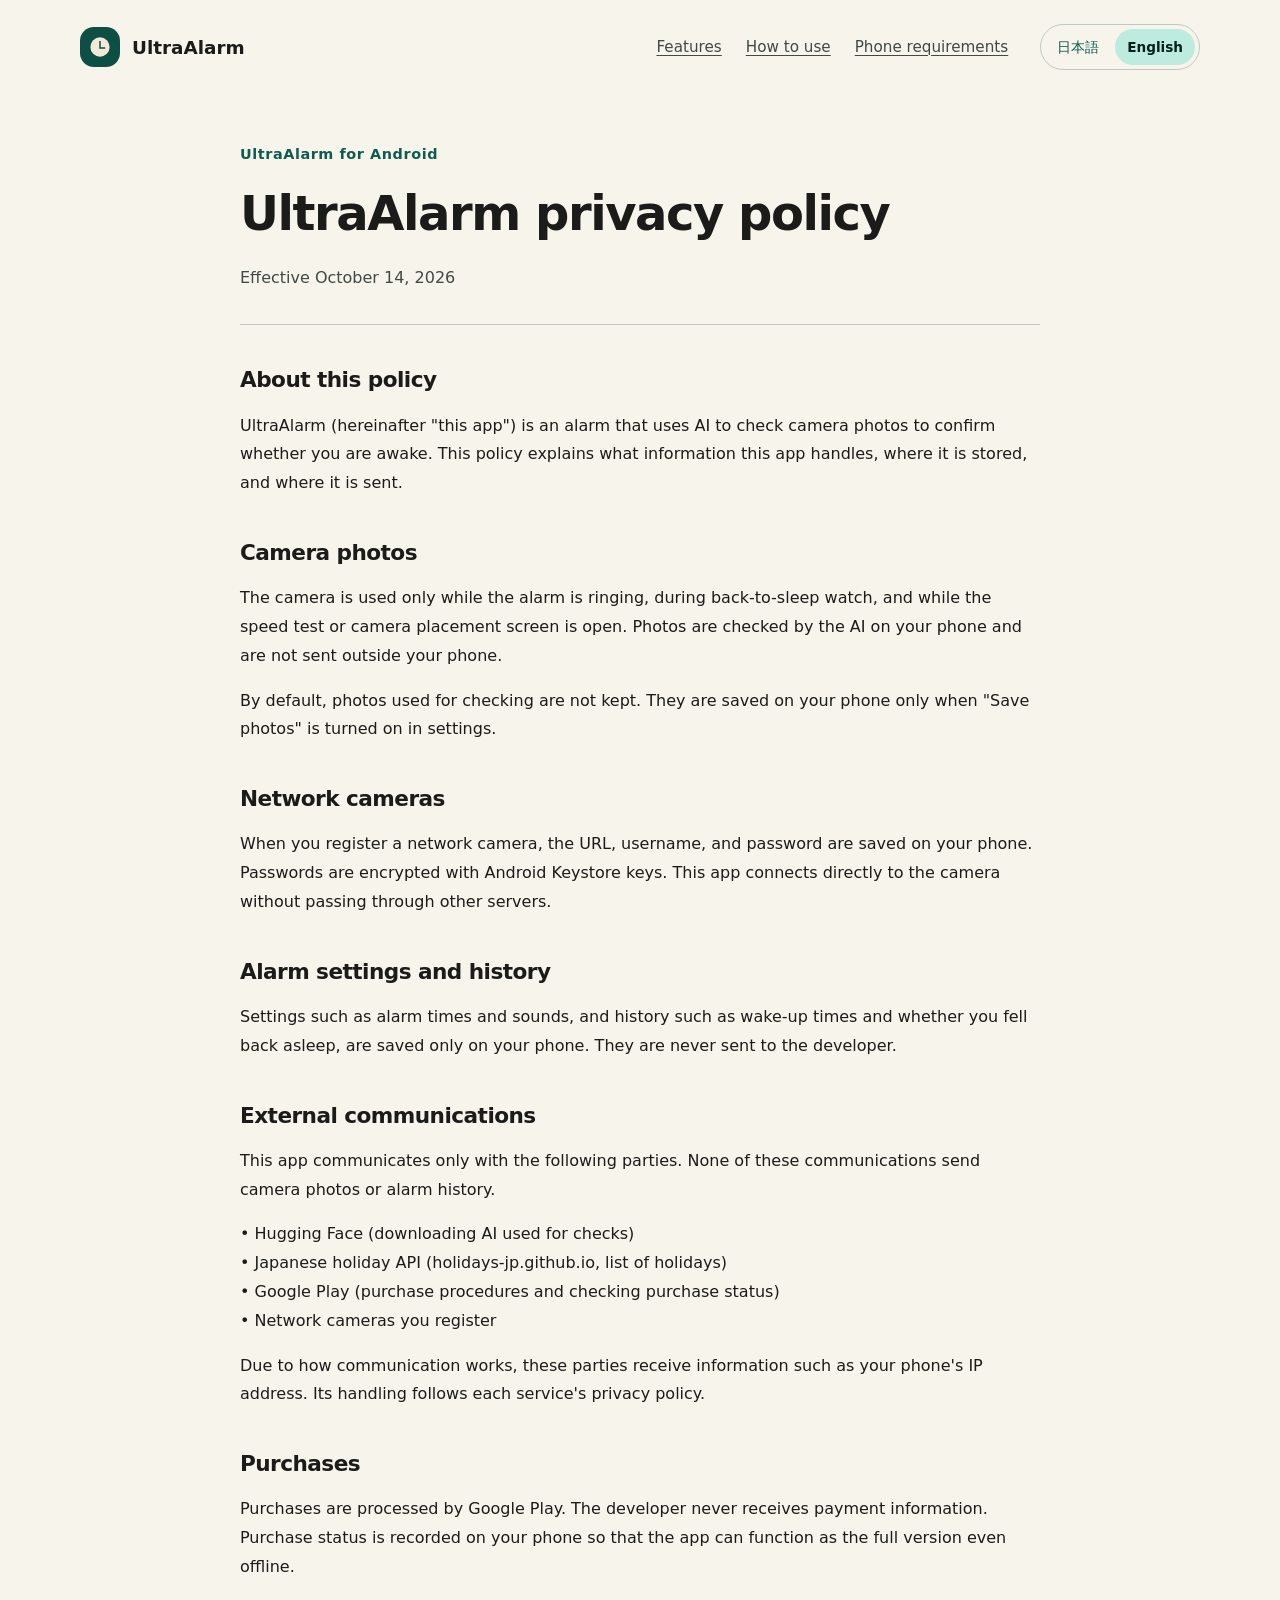
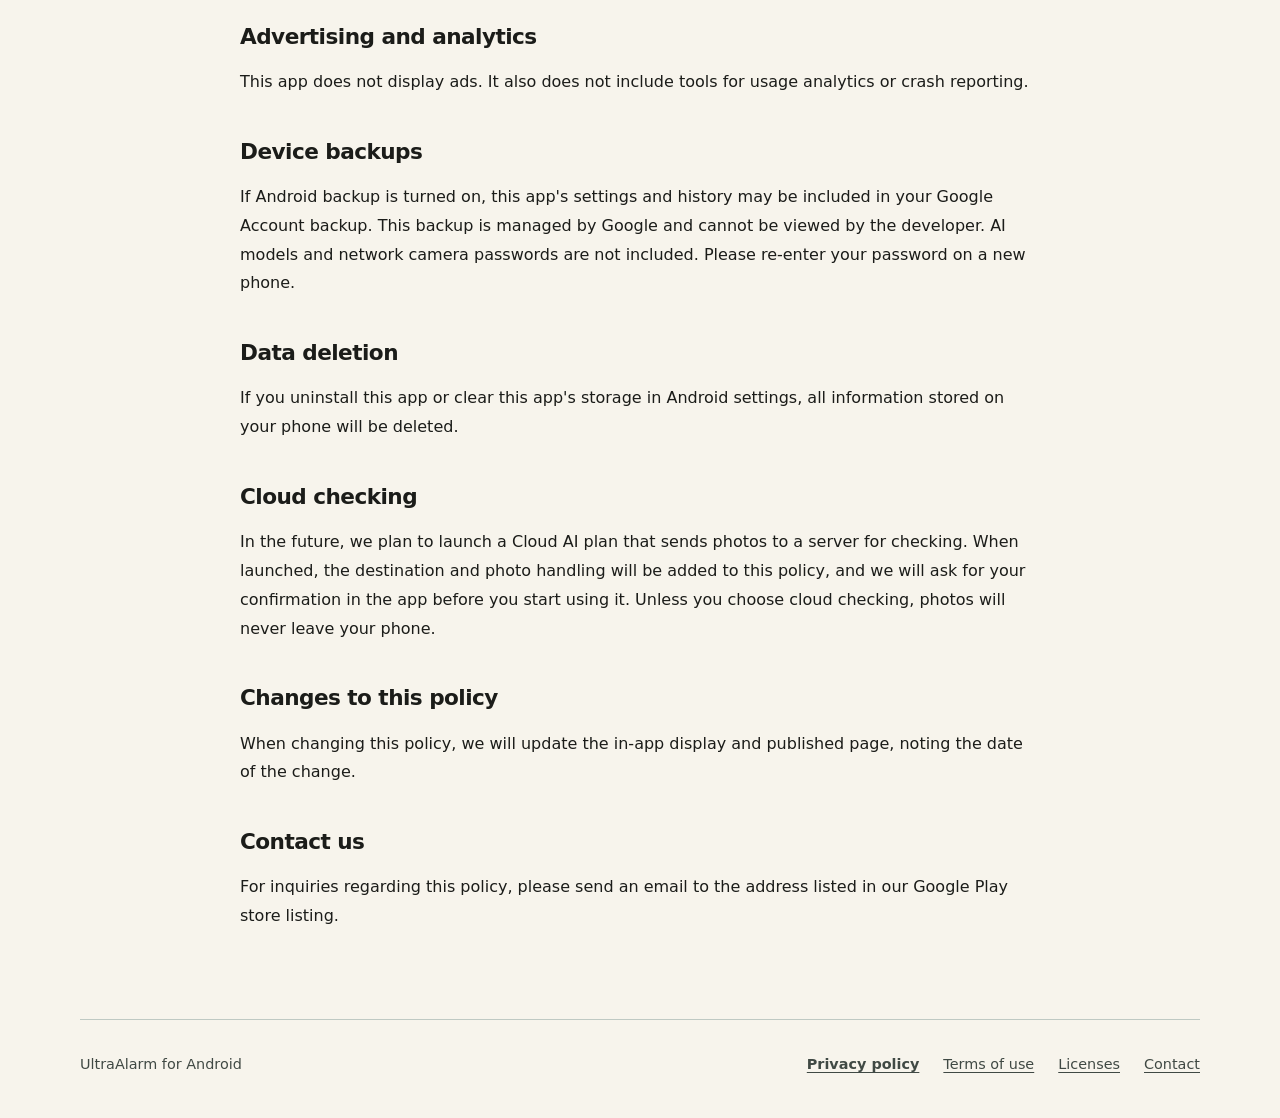
==== en/privacy.html @ 55086f0c "UltraAlarm の公式サイトを作る（日本語・英語、プライバシーポリシー、利用規約、ライセンス、問い合わせ） Co-Authored-By: Claude Opus 5.5 (1M context" ====
<!doctype html>
<html lang="en">
<head>
  <meta charset="utf-8">
  <meta name="viewport" content="width=device-width, initial-scale=1">
  <meta name="color-scheme" content="light dark">
  <meta name="application-name" content="UltraAlarm for Android">
  <meta name="description" content="How UltraAlarm handles camera photos, alarm settings and history, purchase information, and other data.">
  <title>UltraAlarm privacy policy | UltraAlarm for Android</title>
  <link rel="icon" type="image/svg+xml" href="../assets/icon.svg">
  <link rel="stylesheet" href="../assets/style.css">
  <link rel="alternate" hreflang="ja" href="../privacy.html">
  <link rel="alternate" hreflang="en" href="privacy.html">
</head>
<body>
  <a class="skip-link" href="#main">Skip to content</a>
  <header class="site-header shell">
    <a class="brand" href="index.html"><img src="../assets/icon.svg" width="108" height="108" alt="">UltraAlarm</a>
    <nav class="header-nav" aria-label="Main navigation"><a href="index.html#features">Features</a><a href="index.html#setup">How to use</a><a href="index.html#phones">Phone requirements</a></nav>
    <nav class="languages" aria-label="Language"><a href="../privacy.html" lang="ja" hreflang="ja">日本語</a><span lang="en" aria-current="true">English</span></nav>
  </header>
  <main id="main" class="shell" tabindex="-1">
    <article class="document">
      <header class="page-heading">
        <p class="eyebrow">UltraAlarm for Android</p>
        <h1>UltraAlarm privacy policy</h1>
        <p>Effective October 14, 2026</p>
      </header>
      <div class="prose">
        <h2>About this policy</h2>
        <p>UltraAlarm (hereinafter &quot;this app&quot;) is an alarm that uses AI to check camera photos to confirm whether you are awake. This policy explains what information this app handles, where it is stored, and where it is sent.</p>
        <h2>Camera photos</h2>
        <p>The camera is used only while the alarm is ringing, during back-to-sleep watch, and while the speed test or camera placement screen is open. Photos are checked by the AI on your phone and are not sent outside your phone.</p>
        <p>By default, photos used for checking are not kept. They are saved on your phone only when &quot;Save photos&quot; is turned on in settings.</p>
        <h2>Network cameras</h2>
        <p>When you register a network camera, the URL, username, and password are saved on your phone. Passwords are encrypted with Android Keystore keys. This app connects directly to the camera without passing through other servers.</p>
        <h2>Alarm settings and history</h2>
        <p>Settings such as alarm times and sounds, and history such as wake-up times and whether you fell back asleep, are saved only on your phone. They are never sent to the developer.</p>
        <h2>External communications</h2>
        <p>This app communicates only with the following parties. None of these communications send camera photos or alarm history.</p>
        <ul class="policy-parties">
          <li>• Hugging Face (downloading AI used for checks)</li>
          <li>• Japanese holiday API (holidays-jp.github.io, list of holidays)</li>
          <li>• Google Play (purchase procedures and checking purchase status)</li>
          <li>• Network cameras you register</li>
        </ul>
        <p>Due to how communication works, these parties receive information such as your phone&#x27;s IP address. Its handling follows each service&#x27;s privacy policy.</p>
        <h2>Purchases</h2>
        <p>Purchases are processed by Google Play. The developer never receives payment information. Purchase status is recorded on your phone so that the app can function as the full version even offline.</p>
        <h2>Advertising and analytics</h2>
        <p>This app does not display ads. It also does not include tools for usage analytics or crash reporting.</p>
        <h2>Device backups</h2>
        <p>If Android backup is turned on, this app&#x27;s settings and history may be included in your Google Account backup. This backup is managed by Google and cannot be viewed by the developer. AI models and network camera passwords are not included. Please re-enter your password on a new phone.</p>
        <h2>Data deletion</h2>
        <p>If you uninstall this app or clear this app&#x27;s storage in Android settings, all information stored on your phone will be deleted.</p>
        <h2>Cloud checking</h2>
        <p>In the future, we plan to launch a Cloud AI plan that sends photos to a server for checking. When launched, the destination and photo handling will be added to this policy, and we will ask for your confirmation in the app before you start using it. Unless you choose cloud checking, photos will never leave your phone.</p>
        <h2>Changes to this policy</h2>
        <p>When changing this policy, we will update the in-app display and published page, noting the date of the change.</p>
        <h2>Contact us</h2>
        <p>For inquiries regarding this policy, please send an email to the address listed in our Google Play store listing.</p>
      </div>
    </article>
  </main>
  <footer class="site-footer shell">
    <p>UltraAlarm for Android</p>
    <nav class="footer-links" aria-label="Site information"><a href="privacy.html" aria-current="page">Privacy policy</a><a href="terms.html">Terms of use</a><a href="licenses.html">Licenses</a><a href="contact.html">Contact</a></nav>
  </footer>
</body>
</html>
---- assets/style.css ----
:root {
  color-scheme: light dark;
  --background: #f7f4ec;
  --surface: #ece9df;
  --text: #1b1c19;
  --muted: #404944;
  --primary: #0e5c50;
  --on-primary: #ffffff;
  --container: #bdebdd;
  --on-container: #00201a;
  --outline: #bfc9c3;
  --accent: #ffdbc8;
  --on-accent: #341000;
  --hero: #0e4f45;
  --on-hero: #f2e9d8;
  font-family: system-ui, -apple-system, BlinkMacSystemFont, "Segoe UI", "Noto Sans JP", sans-serif;
  color: var(--text);
  background: var(--background);
  line-height: 1.8;
  font-synthesis: none;
  -webkit-text-size-adjust: 100%;
}

@media (prefers-color-scheme: dark) {
  :root {
    --background: #111412;
    --surface: #1d201e;
    --text: #e1e3df;
    --muted: #bfc9c3;
    --primary: #7fd6c2;
    --on-primary: #00382f;
    --container: #0b4a40;
    --on-container: #bdebdd;
    --outline: #404944;
    --accent: #7a3500;
    --on-accent: #ffdbc8;
  }
}

* { box-sizing: border-box; }
body { margin: 0; }
img { display: block; max-width: 100%; height: auto; }
a { color: var(--primary); text-underline-offset: .22em; text-decoration-thickness: .075em; }
a:hover { text-decoration-thickness: .14em; }
a:focus-visible, [tabindex]:focus-visible { outline: 3px solid var(--primary); outline-offset: 5px; border-radius: 4px; }
h1, h2, h3, p { margin: 0; }
h1, h2, h3 { font-weight: 750; line-height: 1.4; overflow-wrap: anywhere; }
p + p { margin-top: 1em; }
h2 { font-size: clamp(1.5rem, 3vw, 2.15rem); letter-spacing: -.025em; }
h3 { font-size: 1.2rem; }
[id] { scroll-margin-top: 2rem; }
.shell { width: min(1120px, calc(100% - 48px)); margin-inline: auto; }
.skip-link { position: absolute; top: -100px; left: 24px; padding: 12px 20px; background: var(--container); z-index: 2; }
.skip-link:focus { top: 12px; }
.site-header { display: flex; align-items: center; flex-wrap: wrap; gap: 16px 32px; padding-block: 24px; }
.brand { display: inline-flex; align-items: center; gap: 12px; font-size: 1.15rem; font-weight: 750; color: var(--text); text-decoration: none; }
.brand img { width: 40px; border-radius: 14px; }
.header-nav { display: flex; flex-wrap: wrap; gap: 8px 24px; margin-left: auto; }
.header-nav a { color: var(--muted); font-size: .95rem; padding-block: 8px; }
.languages { display: inline-flex; align-items: center; gap: 4px; padding: 4px; border: 1px solid var(--outline); border-radius: 999px; font-size: .85rem; line-height: 1.5; }
.languages a, .languages span { padding: 8px 12px; }
.languages a { text-decoration: none; }
.languages span { color: var(--on-container); background: var(--container); border-radius: 999px; font-weight: 700; }
.hero { display: grid; grid-template-columns: 1fr auto; align-items: center; gap: 48px; padding: clamp(32px, 6vw, 72px); border-radius: 48px; background: var(--hero); color: var(--on-hero); }
.eyebrow { font-size: .9rem; font-weight: 700; letter-spacing: .04em; }
.hero h1 { font-size: clamp(2rem, 4.2vw, 3.3rem); letter-spacing: -.035em; margin-block: 20px 24px; }
.hero p { max-width: 40em; }
.hero .hero-mark { width: 168px; border-radius: 48px; }
.hero-actions { display: flex; flex-wrap: wrap; align-items: center; gap: 16px 24px; margin-top: 32px; }
.button { display: inline-flex; align-items: center; justify-content: center; min-height: 52px; padding: 12px 24px; border-radius: 999px; font-weight: 700; text-decoration: none; line-height: 1.5; }
.button:active { border-radius: 16px; }
.hero .button { background: var(--on-hero); color: var(--hero); }
.hero a:focus-visible { outline-color: var(--on-hero); }
.hero .text-link { color: var(--on-hero); }
.section { margin-top: 88px; }
.section-heading { display: grid; grid-template-columns: 1fr 1.25fr; gap: 24px 48px; align-items: start; margin-bottom: 32px; }
.section-heading > p { color: var(--muted); }
.feature-list { margin: 0; padding: 0; list-style: none; overflow: hidden; border-radius: 32px; }
.feature-list li { display: grid; grid-template-columns: 1fr 1.25fr; gap: 16px 48px; padding: 28px 32px; background: var(--surface); }
.feature-list li + li { margin-top: 2px; }
.feature-list p { color: var(--muted); }
.feature-list li:last-child { background: var(--container); }
.feature-list li:last-child h3, .feature-list li:last-child p { color: var(--on-container); }
.feature-list p a { color: inherit; }
.steps { display: grid; grid-template-columns: repeat(3, 1fr); gap: 32px; padding: 0; margin: 32px 0 0; list-style: none; counter-reset: step; }
.steps li { counter-increment: step; }
.steps li::before { content: counter(step, decimal-leading-zero); display: flex; align-items: center; justify-content: center; width: 52px; height: 52px; margin-bottom: 20px; border-radius: 18px; background: var(--accent); color: var(--on-accent); font-weight: 750; font-size: 1.15rem; }
.steps p { margin-top: 12px; color: var(--muted); }
.requirements { border-radius: 40px; padding: clamp(24px, 5vw, 48px); background: var(--container); color: var(--on-container); }
.requirements .section-heading { margin-bottom: 24px; }
.requirements .section-heading > p { color: inherit; }
.requirements dl { margin: 0; }
.requirements dl > div { display: grid; grid-template-columns: 1fr 2fr; gap: 12px 32px; padding-block: 20px; border-top: 1px solid var(--primary); }
.requirements dt { font-weight: 700; }
.requirements dd { margin: 0; }
.requirements .note { margin-top: 24px; }
.requirements a { color: inherit; }
.site-footer { display: flex; flex-wrap: wrap; justify-content: space-between; align-items: start; gap: 24px; margin-top: 88px; padding-block: 32px 40px; border-top: 1px solid var(--outline); color: var(--muted); font-size: .9rem; }
.footer-links { display: flex; flex-wrap: wrap; gap: 12px 24px; }
.footer-links a { color: inherit; }
.footer-links a[aria-current] { font-weight: 700; }
.document { max-width: 800px; margin: 48px auto 0; }
.page-heading { padding-bottom: 32px; margin-bottom: 40px; border-bottom: 1px solid var(--outline); }
.page-heading .eyebrow { color: var(--primary); margin-bottom: 12px; }
.page-heading h1 { font-size: clamp(1.9rem, 5vw, 3rem); letter-spacing: -.03em; }
.page-heading > p:last-child:not(.eyebrow) { margin-top: 16px; color: var(--muted); }
.prose h2 { margin-top: 40px; margin-bottom: 16px; font-size: 1.35rem; }
.prose h2:first-child { margin-top: 0; }
.prose ul { padding-left: 1.5em; }
.prose li + li { margin-top: 8px; }
.prose p, .prose li { overflow-wrap: anywhere; }
.prose .policy-parties { list-style: none; padding: 0; }
.policy-parties li + li { margin-top: 0; }
.license-document { max-width: 960px; }
.table-scroll { overflow-x: auto; margin-block: 24px; border: 1px solid var(--outline); border-radius: 24px; }
table { width: 100%; border-collapse: collapse; text-align: left; font-size: .95rem; line-height: 1.6; }
caption { text-align: left; padding: 16px 20px; font-weight: 700; background: var(--surface); }
th, td { padding: 16px 20px; vertical-align: top; border-top: 1px solid var(--outline); }
th { font-weight: 700; background: var(--surface); }
td { min-width: 140px; }
td small { display: block; margin-top: 6px; color: var(--muted); font-size: .85rem; }
.contact-block { padding: 28px 32px; background: var(--container); color: var(--on-container); border-radius: 28px; }
.contact-block h2 { margin: 0 0 12px; }
.contact-block a { color: inherit; }
.contact-block p { font-size: 1.2rem; font-weight: 700; }
.document-short { min-height: 40vh; }

@media (max-width: 800px) {
  .hero { grid-template-columns: 1fr; gap: 32px; }
  .hero .hero-mark { display: none; }
  .section-heading { grid-template-columns: 1fr; gap: 16px; }
  .steps { gap: 24px; }
  .requirements dl > div { grid-template-columns: 1fr 1.5fr; }
}

@media (max-width: 600px) {
  .shell { width: calc(100% - 40px); }
  .site-header { gap: 16px; padding-block: 20px; }
  .brand { margin-right: auto; font-size: 1.05rem; }
  .brand img { width: 32px; border-radius: 11px; }
  .header-nav { order: 3; width: 100%; margin: 0; gap: 24px; }
  .header-nav a { padding-block: 0; }
  .languages { font-size: .8rem; }
  .languages a, .languages span { padding: 7px 9px; }
  .hero { padding: 32px 24px; border-radius: 32px; }
  .hero h1 { font-size: 2rem; }
  .hero-actions { align-items: start; flex-direction: column; gap: 20px; }
  .section { margin-top: 56px; }
  .feature-list { border-radius: 28px; }
  .feature-list li { grid-template-columns: 1fr; gap: 12px; padding: 24px; }
  .steps { grid-template-columns: 1fr; gap: 32px; }
  .steps li::before { margin-bottom: 12px; }
  .requirements { border-radius: 32px; }
  .requirements dl > div { grid-template-columns: 1fr; gap: 8px; }
  .site-footer { margin-top: 56px; }
  .footer-links { gap: 12px 20px; }
  .document { margin-top: 32px; }
  .contact-block { padding: 24px; }
  th, td { padding: 12px 16px; }
}
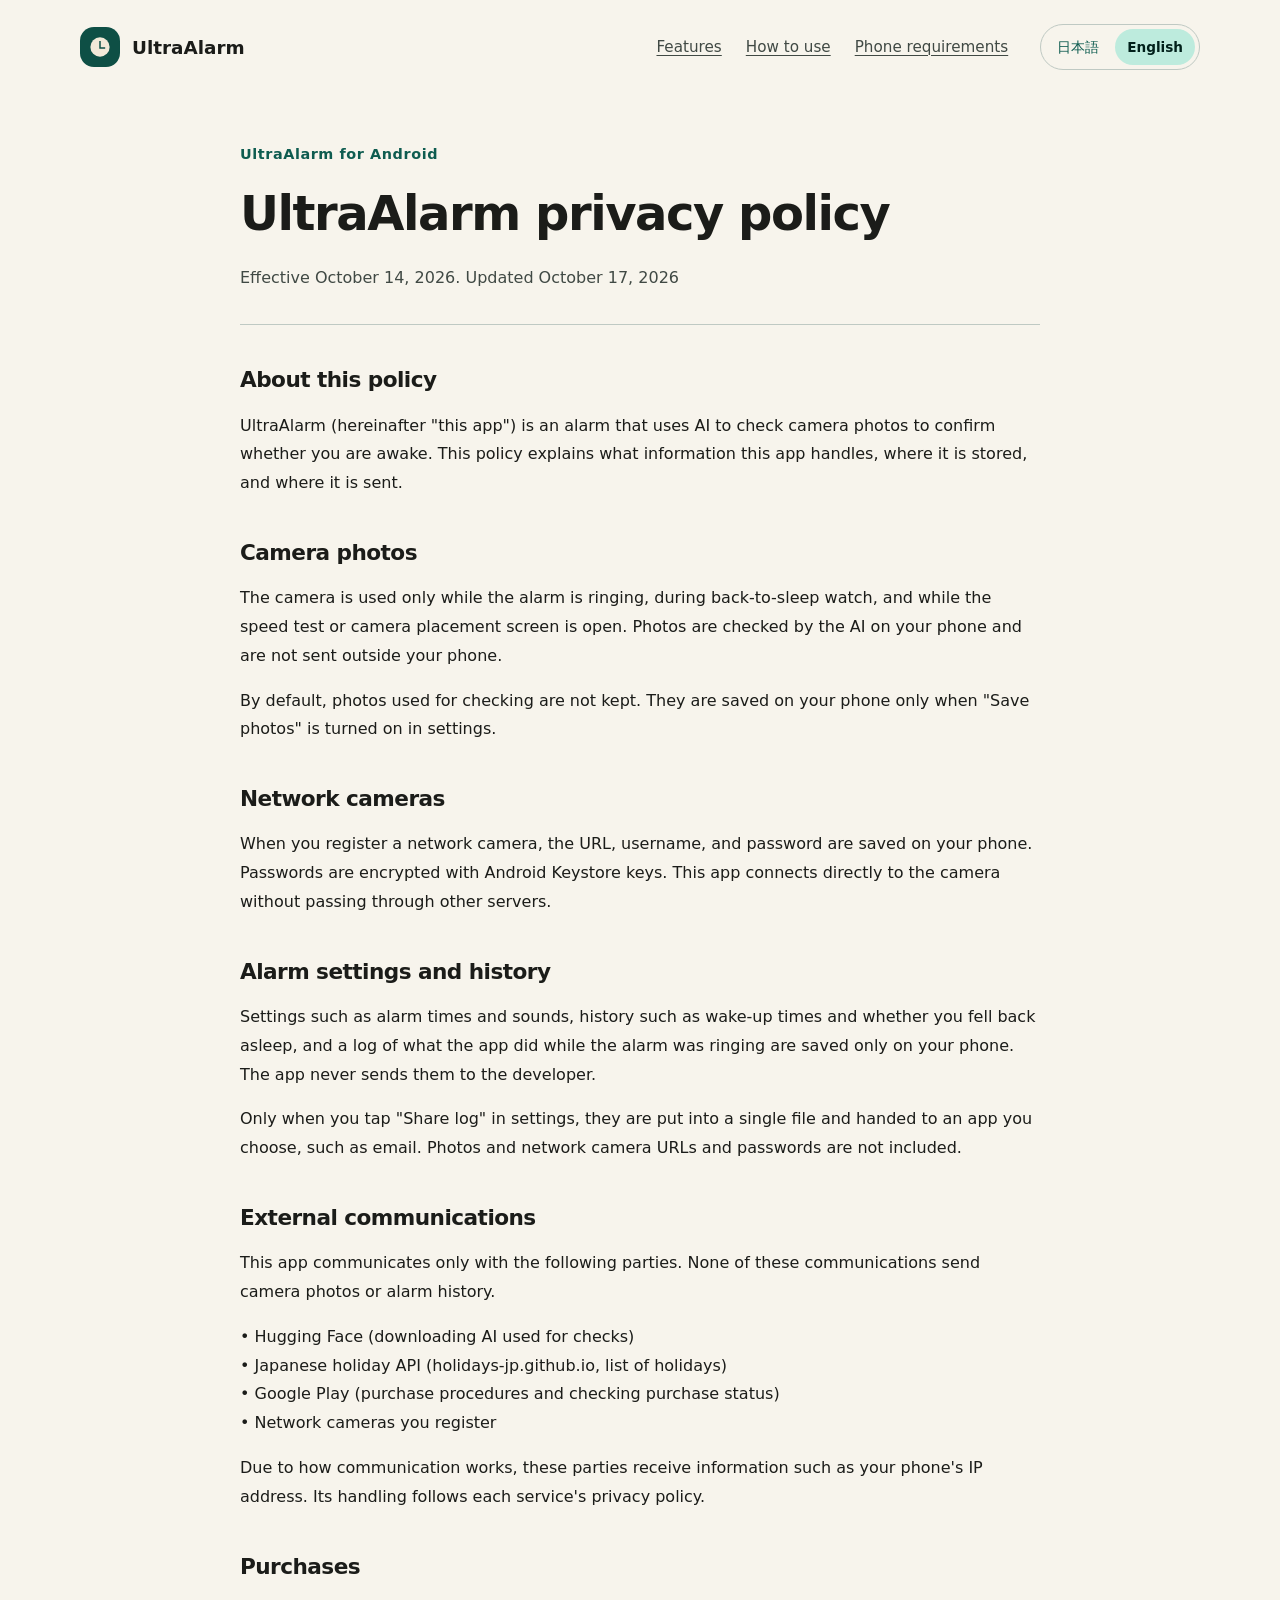
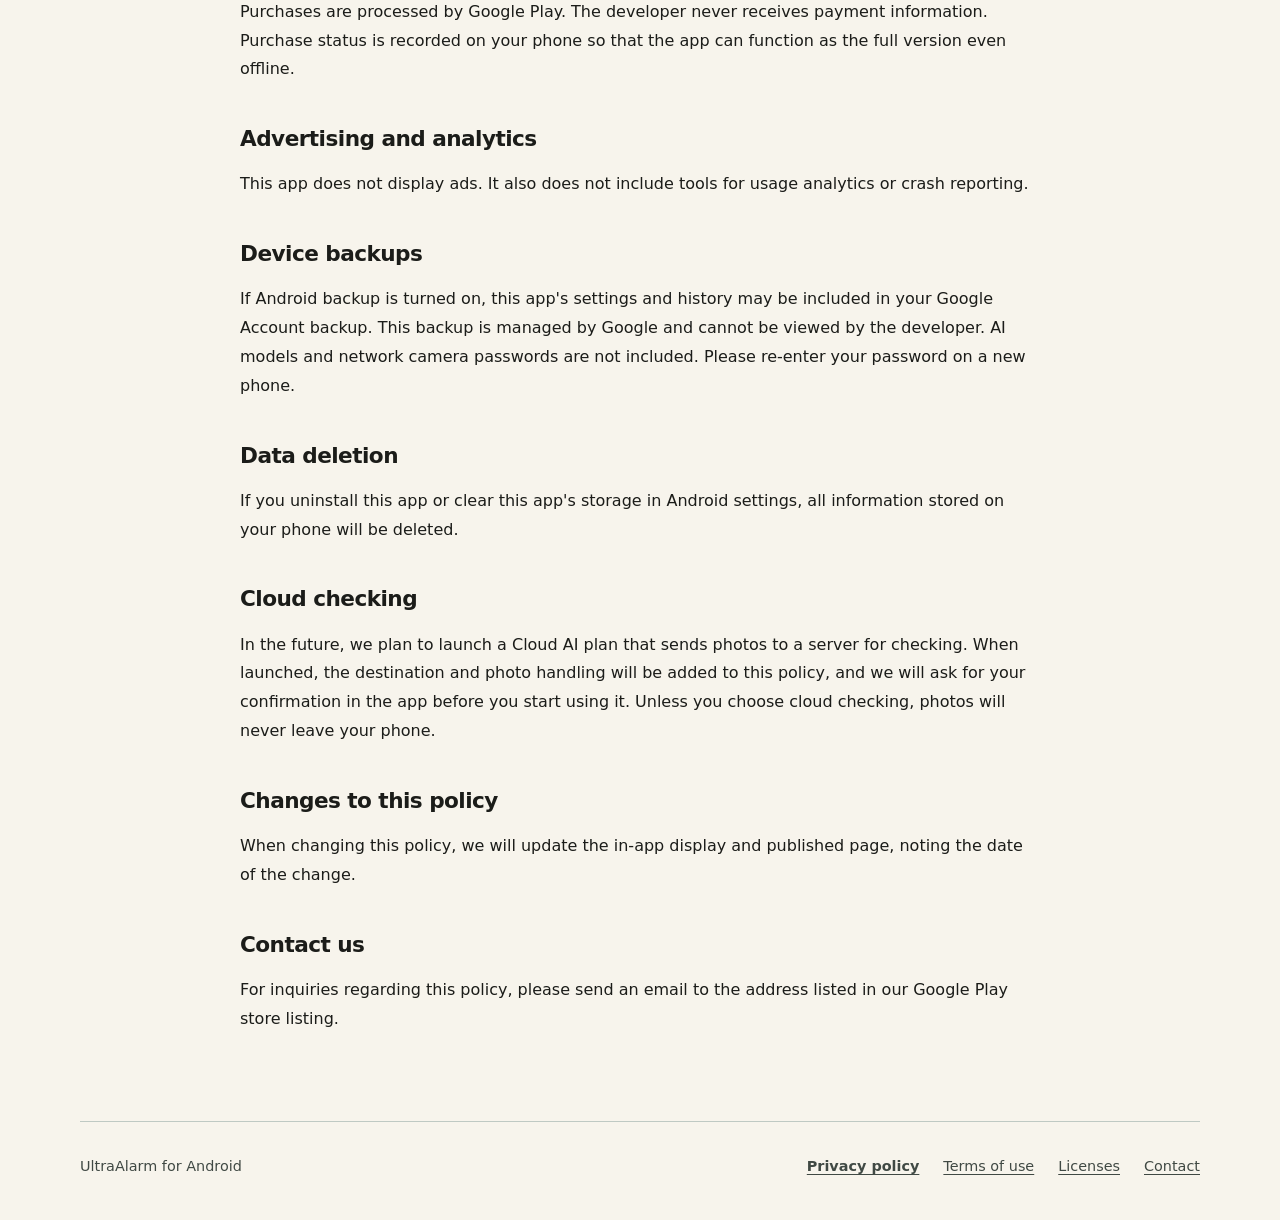
==== commit 0b3520c4: "プライバシーポリシーを 10/17 の改定に合わせる Co-Authored-By: Claude Opus 5.5 (1M context) <noreply@anthropic.com>" ====
--- a/en/privacy.html
+++ b/en/privacy.html
@@ -24,7 +24,7 @@
       <header class="page-heading">
         <p class="eyebrow">UltraAlarm for Android</p>
         <h1>UltraAlarm privacy policy</h1>
-        <p>Effective October 14, 2026</p>
+        <p>Effective October 14, 2026. Updated October 17, 2026</p>
       </header>
       <div class="prose">
         <h2>About this policy</h2>
@@ -35,7 +35,8 @@
         <h2>Network cameras</h2>
         <p>When you register a network camera, the URL, username, and password are saved on your phone. Passwords are encrypted with Android Keystore keys. This app connects directly to the camera without passing through other servers.</p>
         <h2>Alarm settings and history</h2>
-        <p>Settings such as alarm times and sounds, and history such as wake-up times and whether you fell back asleep, are saved only on your phone. They are never sent to the developer.</p>
+        <p>Settings such as alarm times and sounds, history such as wake-up times and whether you fell back asleep, and a log of what the app did while the alarm was ringing are saved only on your phone. The app never sends them to the developer.</p>
+        <p>Only when you tap &quot;Share log&quot; in settings, they are put into a single file and handed to an app you choose, such as email. Photos and network camera URLs and passwords are not included.</p>
         <h2>External communications</h2>
         <p>This app communicates only with the following parties. None of these communications send camera photos or alarm history.</p>
         <ul class="policy-parties">
